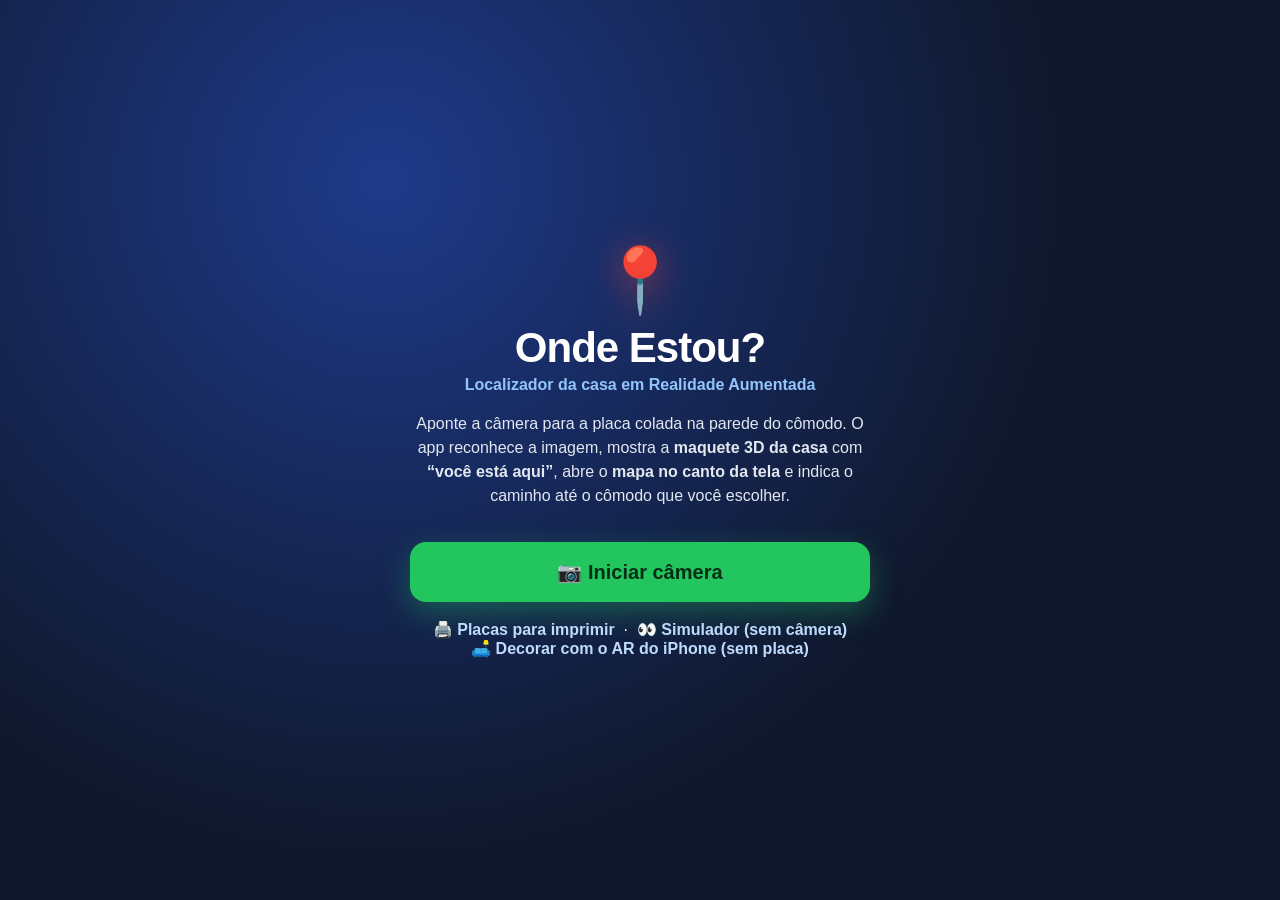
==== index.html @ 1546a2c2 "Onde Estou? Localizador da casa em Realidade Aumentada Protótipo de RA (WebAR) para a disciplina Rea" ====
<!DOCTYPE html>
<html lang="pt-BR">
<head>
<meta charset="utf-8">
<meta name="viewport" content="width=device-width, initial-scale=1, maximum-scale=1, user-scalable=no, viewport-fit=cover">
<meta name="apple-mobile-web-app-capable" content="yes">
<meta name="theme-color" content="#0f172a">
<title>Onde Estou? RA</title>
<link rel="stylesheet" href="css/estilo.css">
<link rel="manifest" href="manifest.webmanifest">
<link rel="apple-touch-icon" href="icones/icone-180.png">
<link rel="icon" href="icones/icone-192.png">
<meta name="apple-mobile-web-app-title" content="Onde Estou?">
<meta name="apple-mobile-web-app-status-bar-style" content="black-translucent">
<script src="lib/aframe.min.js"></script>
<script>
  // ?sim = modo simulador (sem câmera). Senão carrega o reconhecimento de imagem (MindAR).
  window.SIMULACAO = new URLSearchParams(location.search).has('sim');
  if (!window.SIMULACAO) document.write('<script src="lib/mindar-image-aframe.prod.js"><\/script>');
</script>
<script src="config.js"></script>
<script src="js/casa.js"></script>
<script src="js/maquete.js"></script>
<script src="js/minimapa3d.js"></script>
<script src="js/moveis.js"></script>
</head>
<body>

<!-- TELA INICIAL -->
<section id="capa">
  <div class="capa-conteudo">
    <div class="logo">📍</div>
    <h1>Onde Estou?</h1>
    <p class="sub">Localizador da casa em Realidade Aumentada</p>
    <p class="desc">Aponte a câmera para a placa colada na parede do cômodo. O app reconhece a imagem,
      mostra a <b>maquete 3D da casa</b> com <b>“você está aqui”</b>, abre o <b>mapa no canto da tela</b>
      e indica o caminho até o cômodo que você escolher.</p>
    <button id="btnIniciar" class="btn-grande">📷 Iniciar câmera</button>
    <p id="avisoHttps" class="aviso" hidden>⚠️ A câmera só funciona em endereço <b>https://</b>. Abra pelo link do GitHub Pages.</p>
    <div class="links">
      <a href="marcadores.html">🖨️ Placas para imprimir</a> &nbsp;·&nbsp; <a href="simulador.html" id="linkSim">👀 Simulador (sem câmera)</a><br>
      <a href="#" id="linkQL">🛋️ Decorar com o AR do iPhone (sem placa)</a>
    </div>
  </div>
</section>

<!-- CARREGANDO -->
<div id="carregando" hidden><div class="spinner"></div><p>Abrindo a câmera e carregando o reconhecimento de imagens…</p></div>

<!-- INTERFACE SOBRE A CÂMERA -->
<div id="hud" hidden>
  <div id="topo">
    <div id="status" class="procurando"><span class="pulso"></span><span id="statusTxt">Procurando uma placa… aponte para a imagem na parede</span></div>
    <button id="btnDecor" class="btn-icone" title="Decorar a parede">🛋️</button>
    <button id="btnVoz" class="btn-icone" title="Voz">🔇</button>
  </div>

  <div id="mapa" hidden>
    <div class="mapa-titulo"><span>MAPA · <span id="mapaComodo"></span></span><button id="btnModoMapa" class="mini-btn">2D</button></div>
    <canvas id="mapa3d"></canvas>
    <svg id="mapaSvg" xmlns="http://www.w3.org/2000/svg" hidden></svg>
  </div>

  <div id="aviso" hidden></div>

  <div id="painel" hidden>
    <div class="painel-cabeca">
      <div>
        <div id="pRotulo" class="rotulo">VOCÊ ESTÁ NA</div>
        <div id="pNome" class="nome"></div>
      </div>
      <div id="pPerdido" class="perdido" hidden>placa fora da câmera · última posição</div>
    </div>
    <div id="pInfo" class="info"></div>
    <div class="rotulo">IR PARA:</div>
    <div id="destinos" class="destinos"></div>
    <div id="pInstrucao" class="instrucao"></div>
  </div>

  <!-- MODO DECORAR: objetos 3D presos à parede da placa -->
  <div id="decor" hidden>
    <div class="decor-cabeca"><b id="decorTitulo">🛋️ Decorar</b><span id="decorConta" class="decor-conta"></span><button id="btnDecorFim" class="mini-btn ok">✔ Concluir</button></div>
    <div id="catalogo" class="destinos"></div>
    <div id="decorEdicao" class="decor-edicao" hidden>
      <button id="btnMenor">− menor</button><button id="btnMaior">+ maior</button><button id="btnVariar">🎨 trocar</button><button id="btnRemover">🗑️ remover</button>
    </div>
    <div id="decorDica" class="instrucao"></div>
    <div class="decor-rodape"><button id="btnLimpar" class="link">🧹 Limpar parede</button><button id="btnQL" class="link">📱 AR do iPhone (qualquer lugar)</button></div>
  </div>
</div>

<!-- AR NATIVO DO IPHONE (AR Quick Look): detecta chão e paredes sozinho, sem placa -->
<div id="ql" hidden>
  <div class="ql-caixa">
    <div class="decor-cabeca"><b>📱 Ver em tamanho real</b><button id="btnQLFechar" class="mini-btn">✕</button></div>
    <p class="ql-txt">Usa a <b>RA nativa do iPhone</b> (AR Quick Look): ela encontra o <b>chão</b> e as <b>paredes</b> sozinha, sem placa.
      Toque num objeto, aponte para o lugar e arraste com o dedo. Feche no ✕ para voltar.</p>
    <div id="qlLista" class="ql-lista"></div>
    <p id="qlAviso" class="aviso" hidden>Este recurso abre no <b>Safari do iPhone/iPad</b>. No PC, use o modo 🛋️ Decorar com a placa.</p>
  </div>
</div>
<button id="btnReativar" class="btn-grande" hidden>📷 Voltar para a câmera</button>

<a-scene id="cena"
  mindar-image="imageTargetSrc: ./targets.mind; autoStart: false; maxTrack: 1; uiLoading: no; uiScanning: no; uiError: yes; filterMinCF: 0.0001; filterBeta: 0.001; warmupTolerance: 2; missTolerance: 8"
  color-space="sRGB" renderer="colorManagement: true; antialias: true; physicallyCorrectLights: true"
  vr-mode-ui="enabled: false" xr-mode-ui="enabled: false" device-orientation-permission-ui="enabled: false" loading-screen="enabled: false">
  <a-camera position="0 0 0" look-controls="enabled: false"></a-camera>
  <a-entity mindar-image-target="targetIndex: 0" maquete-casa="comodo: sala" data-comodo="sala"></a-entity>
  <a-entity mindar-image-target="targetIndex: 1" maquete-casa="comodo: cozinha" data-comodo="cozinha"></a-entity>
  <a-entity mindar-image-target="targetIndex: 2" maquete-casa="comodo: quarto" data-comodo="quarto"></a-entity>
  <a-entity mindar-image-target="targetIndex: 3" maquete-casa="comodo: banheiro" data-comodo="banheiro"></a-entity>
</a-scene>

<script src="js/decor.js"></script>
<script src="js/app.js"></script>
<script>if (window.SIMULACAO) document.write('<script src="js/sim.js"><\/script>');</script>
</body>
</html>
---- css/estilo.css ----
:root {
  --fundo: #0f172a; --texto: #0f172a; --vidro: rgba(255, 255, 255, 0.94);
  --verde: #16a34a; --vermelho: #ef4444;
  font-family: -apple-system, BlinkMacSystemFont, "Segoe UI", Roboto, Arial, sans-serif;
}
* { box-sizing: border-box; -webkit-tap-highlight-color: transparent; }
/* O fundo fica só no html: o MindAR põe o vídeo da câmera com z-index -2,
   e um fundo no body seria pintado POR CIMA do vídeo (tela preta). */
html { background: #000; }
html, body { margin: 0; height: 100%; overflow: hidden; color: var(--texto); }
body { background: transparent; }
[hidden] { display: none !important; }

/* MindAR coloca o vídeo e o canvas no body; garantimos tela cheia */
body > video { object-fit: cover; }
.a-canvas { z-index: 1; }

/* ---------- tela inicial ---------- */
#capa {
  position: fixed; inset: 0; z-index: 50; display: flex; align-items: center; justify-content: center;
  background: radial-gradient(circle at 30% 20%, #1e3a8a 0%, #0f172a 60%); color: #fff; padding: 24px 16px;
  padding-top: max(24px, env(safe-area-inset-top));
}
.capa-conteudo { max-width: 460px; text-align: center; }
.logo { font-size: 64px; filter: drop-shadow(0 6px 18px rgba(239, 68, 68, .6)); }
#capa h1 { font-size: 42px; margin: 6px 0 0; letter-spacing: -1px; }
.sub { margin: 4px 0 18px; color: #93c5fd; font-weight: 600; }
.desc { line-height: 1.5; color: #e2e8f0; font-size: 16px; }
.btn-grande {
  margin-top: 18px; width: 100%; font-size: 20px; font-weight: 700; padding: 18px; border: 0; border-radius: 16px;
  background: #22c55e; color: #052e16; box-shadow: 0 10px 30px rgba(34, 197, 94, .35);
}
.btn-grande:active { transform: scale(.98); }
.aviso { background: #7f1d1d; padding: 10px; border-radius: 10px; font-size: 14px; }
.links { margin-top: 18px; }
.links a { color: #bfdbfe; font-weight: 600; text-decoration: none; }

/* ---------- carregando ---------- */
#carregando {
  position: fixed; inset: 0; z-index: 40; display: flex; flex-direction: column; align-items: center; justify-content: center;
  background: #0f172a; color: #fff; text-align: center; padding: 24px; line-height: 1.5;
}
.spinner { width: 54px; height: 54px; border: 6px solid #334155; border-top-color: #22c55e; border-radius: 50%; animation: gira 1s linear infinite; }
@keyframes gira { to { transform: rotate(360deg); } }

/* ---------- HUD ---------- */
#hud { position: fixed; inset: 0; z-index: 20; pointer-events: none; }
#hud button { pointer-events: auto; }
#topo {
  position: absolute; left: 12px; right: 12px; top: max(12px, env(safe-area-inset-top));
  display: flex; gap: 8px; align-items: center;
}
#status {
  flex: 1; display: flex; align-items: center; gap: 10px; padding: 10px 14px; border-radius: 14px;
  background: var(--vidro); font-weight: 700; font-size: 14px; box-shadow: 0 4px 16px rgba(0, 0, 0, .25);
}
.pulso { width: 12px; height: 12px; border-radius: 50%; flex: none; }
#status.procurando .pulso { background: #f59e0b; animation: piscar 1s infinite; }
#status.achou .pulso { background: var(--verde); }
#status.achou { background: #dcfce7; }
@keyframes piscar { 50% { opacity: .2; } }
.btn-icone { width: 46px; height: 46px; border-radius: 14px; border: 0; background: var(--vidro); font-size: 22px; box-shadow: 0 4px 16px rgba(0, 0, 0, .25); }

/* mapa no canto (como no exemplo do professor) */
#mapa {
  position: absolute; right: 12px; top: calc(max(12px, env(safe-area-inset-top)) + 58px);
  width: min(46vw, 200px); opacity: .97; background: var(--vidro); border-radius: 14px; padding: 8px;
  box-shadow: 0 4px 16px rgba(0, 0, 0, .3); border: 2px solid #0f172a;
}
.mapa-titulo { font-size: 11px; font-weight: 800; letter-spacing: .5px; margin: 0 2px 4px; display: flex; justify-content: space-between; align-items: center; }
.mini-btn { font: inherit; font-size: 10px; font-weight: 800; padding: 3px 8px; border-radius: 8px; border: 1.5px solid #0f172a; background: #fff; }
#mapa3d { width: 100%; aspect-ratio: 1 / 1; display: block; border-radius: 8px; background: linear-gradient(#bfdbfe, #e0f2fe); }
#mapaSvg { width: 100%; height: auto; display: block; font-family: inherit; }

/* painel inferior */
#painel {
  position: absolute; left: 12px; right: 12px; bottom: max(12px, env(safe-area-inset-bottom));
  background: var(--vidro); border-radius: 18px; padding: 14px 16px; box-shadow: 0 -4px 24px rgba(0, 0, 0, .3);
  max-width: 560px; margin: 0 auto;
}
.painel-cabeca { display: flex; justify-content: space-between; align-items: flex-start; gap: 8px; }
.rotulo { font-size: 11px; font-weight: 800; letter-spacing: .6px; color: #64748b; }
.nome { font-size: 28px; font-weight: 800; line-height: 1.1; }
.perdido { font-size: 11px; background: #fef3c7; color: #92400e; padding: 4px 8px; border-radius: 8px; font-weight: 700; text-align: right; }
.info { font-size: 14px; color: #334155; margin: 2px 0 10px; }
.destinos { display: flex; gap: 8px; flex-wrap: wrap; margin: 6px 0 10px; }
.chip {
  border: 2px solid var(--cor); background: #fff; color: var(--cor); font-weight: 800; font-size: 15px;
  padding: 9px 14px; border-radius: 999px;
}
.chip.ativo { background: var(--cor); color: #fff; }
.instrucao { font-size: 15px; line-height: 1.4; background: #dcfce7; border-left: 5px solid var(--verde); padding: 8px 10px; border-radius: 8px; }
.seta-txt { font-size: 18px; }

/* aviso de chegada */
#aviso {
  position: absolute; left: 50%; top: 38%; transform: translate(-50%, -50%);
  background: var(--cor, #16a34a); color: #fff; font-weight: 800; font-size: 22px; text-align: center;
  padding: 18px 24px; border-radius: 20px; box-shadow: 0 12px 40px rgba(0, 0, 0, .4); width: min(86vw, 380px);
}
#aviso small { display: block; font-size: 14px; font-weight: 600; opacity: .9; margin-top: 4px; }
#aviso.entra { animation: entra .45s cubic-bezier(.2, 1.4, .4, 1); }
@keyframes entra { from { transform: translate(-50%, -50%) scale(.5); opacity: 0; } }

/* emergência */
.chip-saida { --cor: #dc2626; }
#painel.emergencia { box-shadow: 0 0 0 3px #dc2626, 0 -4px 24px rgba(220, 38, 38, .5); }
#painel.emergencia .instrucao { background: #fee2e2; border-left-color: #dc2626; }

/* simulador dentro da moldura de iPhone: espaço para o "notch" */
body.simulacao #topo { top: 52px; }
body.simulacao #mapa { top: 110px; }
.a-enter-vr, .a-enter-ar, .a-orientation-modal { display: none !important; }

/* ---------- modo Decorar ---------- */
.a-canvas { touch-action: none; } /* arrastar objetos sem rolar a página */
#decor {
  position: absolute; left: 12px; right: 12px; bottom: max(12px, env(safe-area-inset-bottom));
  background: var(--vidro); border-radius: 18px; padding: 12px 14px; box-shadow: 0 -4px 24px rgba(0, 0, 0, .3);
  max-width: 560px; margin: 0 auto; pointer-events: auto;
}
.decor-cabeca { display: flex; align-items: center; gap: 8px; font-size: 17px; }
.decor-cabeca b { flex: none; }
.decor-conta { flex: 1; font-size: 12px; color: #64748b; font-weight: 700; }
.mini-btn.ok { background: #16a34a; color: #fff; border-color: #16a34a; font-size: 13px; padding: 6px 12px; }
#catalogo { margin: 8px -14px; padding: 0 14px 2px; flex-wrap: nowrap; overflow-x: auto; scrollbar-width: none; }
#catalogo::-webkit-scrollbar { display: none; }
#catalogo .chip { flex: none; font-size: 14px; padding: 7px 11px; }
.decor-edicao { display: flex; gap: 6px; margin-bottom: 8px; }
.decor-edicao button { flex: 1; font: inherit; font-size: 13px; font-weight: 800; padding: 8px 4px; border-radius: 10px; border: 2px solid #0f172a; background: #fff; }
#decorDica { background: #e0f2fe; border-left-color: #0284c7; font-size: 14px; }
.decor-rodape { display: flex; justify-content: space-between; margin-top: 6px; }
button.link { font: inherit; font-size: 13px; font-weight: 700; background: none; border: 0; color: #1d4ed8; padding: 4px 0; }
body.decorando #btnDecor { background: #16a34a; }

/* AR do iPhone (Quick Look) */
#ql { position: fixed; inset: 0; z-index: 60; background: rgba(15, 23, 42, .6); display: flex; align-items: flex-end; justify-content: center; padding: 12px; }
.ql-caixa { background: #fff; border-radius: 20px; padding: 14px 16px; width: 100%; max-width: 520px; margin-bottom: env(safe-area-inset-bottom); }
.ql-txt { font-size: 14px; line-height: 1.45; color: #334155; margin: 8px 0 10px; }
.ql-lista { display: grid; grid-template-columns: 1fr 1fr; gap: 10px; }
.ql-item { display: flex; flex-direction: column; text-decoration: none; color: #0f172a; border: 2px solid #e2e8f0; border-radius: 14px; overflow: hidden; }
.ql-item img { width: 100%; aspect-ratio: 1; object-fit: cover; display: block; background: #f1f5f9; }
.ql-item span { padding: 6px 8px; font-size: 14px; }
.ql-item small { display: block; color: #64748b; font-size: 12px; }
#btnReativar { position: fixed; left: 50%; top: 45%; transform: translate(-50%, -50%); width: min(80vw, 340px); z-index: 70; }
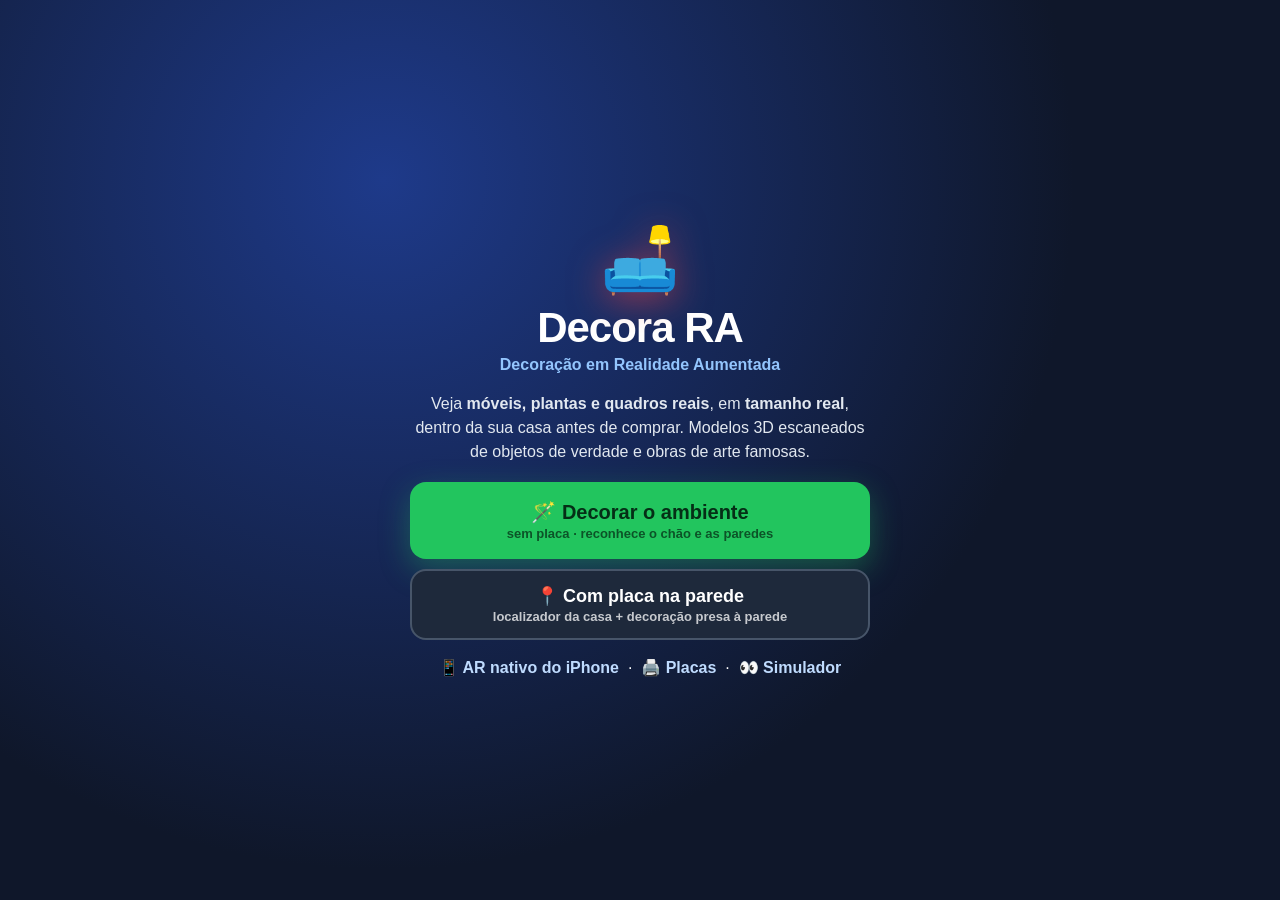
==== commit f7a6b15e: "Decora RA: decoração em RA sem placa, com móveis e quadros reais - Novo modo "Decorar o ambiente" (l" ====
--- a/index.html
+++ b/index.html
@@ -5,12 +5,12 @@
 <meta name="viewport" content="width=device-width, initial-scale=1, maximum-scale=1, user-scalable=no, viewport-fit=cover">
 <meta name="apple-mobile-web-app-capable" content="yes">
 <meta name="theme-color" content="#0f172a">
-<title>Onde Estou? RA</title>
+<title>Decora RA</title>
 <link rel="stylesheet" href="css/estilo.css">
 <link rel="manifest" href="manifest.webmanifest">
 <link rel="apple-touch-icon" href="icones/icone-180.png">
 <link rel="icon" href="icones/icone-192.png">
-<meta name="apple-mobile-web-app-title" content="Onde Estou?">
+<meta name="apple-mobile-web-app-title" content="Decora RA">
 <meta name="apple-mobile-web-app-status-bar-style" content="black-translucent">
 <script src="lib/aframe.min.js"></script>
 <script>
@@ -29,17 +29,16 @@
 <!-- TELA INICIAL -->
 <section id="capa">
   <div class="capa-conteudo">
-    <div class="logo">📍</div>
-    <h1>Onde Estou?</h1>
-    <p class="sub">Localizador da casa em Realidade Aumentada</p>
-    <p class="desc">Aponte a câmera para a placa colada na parede do cômodo. O app reconhece a imagem,
-      mostra a <b>maquete 3D da casa</b> com <b>“você está aqui”</b>, abre o <b>mapa no canto da tela</b>
-      e indica o caminho até o cômodo que você escolher.</p>
-    <button id="btnIniciar" class="btn-grande">📷 Iniciar câmera</button>
+    <div class="logo">🛋️</div>
+    <h1>Decora RA</h1>
+    <p class="sub">Decoração em Realidade Aumentada</p>
+    <p class="desc">Veja <b>móveis, plantas e quadros reais</b>, em <b>tamanho real</b>, dentro da sua casa antes de comprar.
+      Modelos 3D escaneados de objetos de verdade e obras de arte famosas.</p>
+    <a href="livre.html" class="btn-grande btn-link">🪄 Decorar o ambiente<small>sem placa · reconhece o chão e as paredes</small></a>
+    <button id="btnIniciar" class="btn-grande btn-sec">📍 Com placa na parede<small>localizador da casa + decoração presa à parede</small></button>
     <p id="avisoHttps" class="aviso" hidden>⚠️ A câmera só funciona em endereço <b>https://</b>. Abra pelo link do GitHub Pages.</p>
     <div class="links">
-      <a href="marcadores.html">🖨️ Placas para imprimir</a> &nbsp;·&nbsp; <a href="simulador.html" id="linkSim">👀 Simulador (sem câmera)</a><br>
-      <a href="#" id="linkQL">🛋️ Decorar com o AR do iPhone (sem placa)</a>
+      <a href="#" id="linkQL">📱 AR nativo do iPhone</a> &nbsp;·&nbsp; <a href="marcadores.html">🖨️ Placas</a> &nbsp;·&nbsp; <a href="simulador.html" id="linkSim">👀 Simulador</a>
     </div>
   </div>
 </section>
@@ -80,12 +79,12 @@
   <!-- MODO DECORAR: objetos 3D presos à parede da placa -->
   <div id="decor" hidden>
     <div class="decor-cabeca"><b id="decorTitulo">🛋️ Decorar</b><span id="decorConta" class="decor-conta"></span><button id="btnDecorFim" class="mini-btn ok">✔ Concluir</button></div>
-    <div id="catalogo" class="destinos"></div>
+    <div id="catalogo"></div>
     <div id="decorEdicao" class="decor-edicao" hidden>
-      <button id="btnMenor">− menor</button><button id="btnMaior">+ maior</button><button id="btnVariar">🎨 trocar</button><button id="btnRemover">🗑️ remover</button>
+      <button id="btnGirar">↻ girar</button><button id="btnMenor">−</button><button id="btnMaior">+</button><button id="btnVariar">🎨 arte</button><button id="btnRemover">🗑️</button>
     </div>
     <div id="decorDica" class="instrucao"></div>
-    <div class="decor-rodape"><button id="btnLimpar" class="link">🧹 Limpar parede</button><button id="btnQL" class="link">📱 AR do iPhone (qualquer lugar)</button></div>
+    <div class="decor-rodape"><button id="btnLimpar" class="link">🧹 Limpar</button><button id="btnMarcar" class="link">📌 Marcar</button><button id="btnQL" class="link">📱 AR do iPhone</button></div>
   </div>
 </div>
 
--- a/css/estilo.css
+++ b/css/estilo.css
@@ -143,3 +143,22 @@
 .ql-item span { padding: 6px 8px; font-size: 14px; }
 .ql-item small { display: block; color: #64748b; font-size: 12px; }
 #btnReativar { position: fixed; left: 50%; top: 45%; transform: translate(-50%, -50%); width: min(80vw, 340px); z-index: 70; }
+
+/* ---------- catálogo visual (fotos dos itens) ---------- */
+.catalogo-visual { margin: 8px -14px 8px; }
+.cat-abas, .cat-grade { display: flex; gap: 6px; overflow-x: auto; padding: 0 14px; scrollbar-width: none; }
+.cat-abas::-webkit-scrollbar, .cat-grade::-webkit-scrollbar { display: none; }
+.cat-abas button { flex: none; font: inherit; font-size: 13px; font-weight: 800; padding: 6px 12px; border-radius: 999px; border: 0; background: #e2e8f0; color: #334155; }
+.cat-abas button.ativo { background: #0f172a; color: #fff; }
+.cat-grade { margin-top: 8px; padding-bottom: 2px; }
+.cat-item { flex: none; width: 86px; padding: 0; border: 2px solid transparent; border-radius: 14px; background: #fff; overflow: hidden; font: inherit; text-align: center; box-shadow: 0 1px 4px rgba(0, 0, 0, .12); }
+.cat-item img { width: 100%; aspect-ratio: 1; object-fit: cover; display: block; background: #f1ede6; }
+.cat-item span { display: block; font-size: 11px; font-weight: 700; padding: 4px 3px 5px; line-height: 1.15; color: #0f172a; }
+.cat-item.ativo { border-color: #16a34a; box-shadow: 0 0 0 3px rgba(22, 163, 74, .3); }
+.ql-lista { max-height: 52vh; overflow-y: auto; }
+
+/* capa do Decora RA */
+.btn-grande small { display: block; font-size: 13px; font-weight: 600; opacity: .75; margin-top: 2px; }
+a.btn-grande.btn-link { display: block; text-decoration: none; text-align: center; box-sizing: border-box; }
+.btn-grande.btn-sec { background: #1e293b; color: #fff; box-shadow: none; border: 2px solid #475569; margin-top: 10px; font-size: 18px; padding: 14px; }
+button.link.ativo { color: #16a34a; text-decoration: underline; }
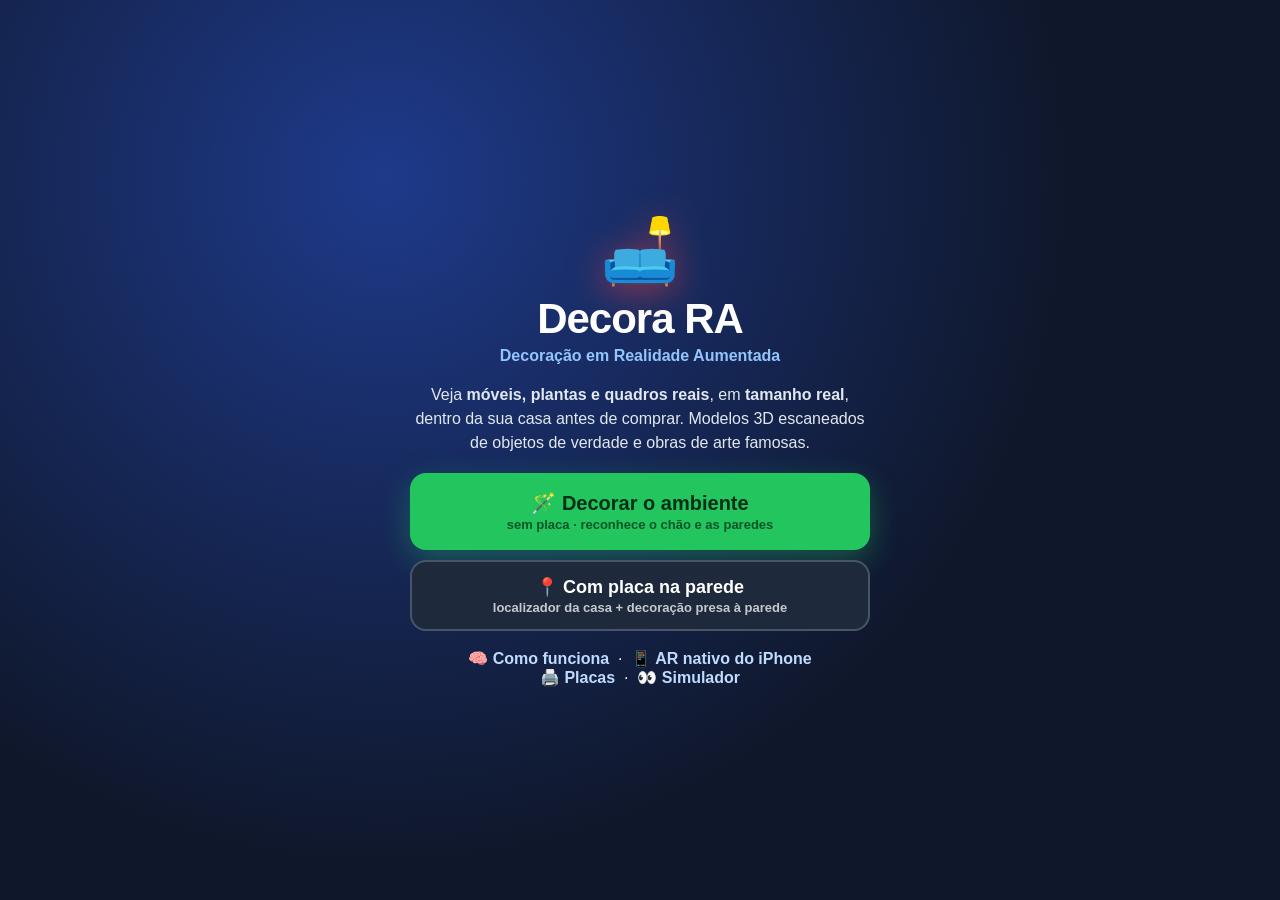
==== commit c1b61b34: "Modo rápido (giroscópio), foto para compartilhar e página "Como funciona" - Modo rápido: se o SLAM n" ====
--- a/index.html
+++ b/index.html
@@ -38,7 +38,8 @@
     <button id="btnIniciar" class="btn-grande btn-sec">📍 Com placa na parede<small>localizador da casa + decoração presa à parede</small></button>
     <p id="avisoHttps" class="aviso" hidden>⚠️ A câmera só funciona em endereço <b>https://</b>. Abra pelo link do GitHub Pages.</p>
     <div class="links">
-      <a href="#" id="linkQL">📱 AR nativo do iPhone</a> &nbsp;·&nbsp; <a href="marcadores.html">🖨️ Placas</a> &nbsp;·&nbsp; <a href="simulador.html" id="linkSim">👀 Simulador</a>
+      <a href="explicacao.html">🧠 Como funciona</a> &nbsp;·&nbsp; <a href="#" id="linkQL">📱 AR nativo do iPhone</a><br>
+      <a href="marcadores.html">🖨️ Placas</a> &nbsp;·&nbsp; <a href="simulador.html" id="linkSim">👀 Simulador</a>
     </div>
   </div>
 </section>
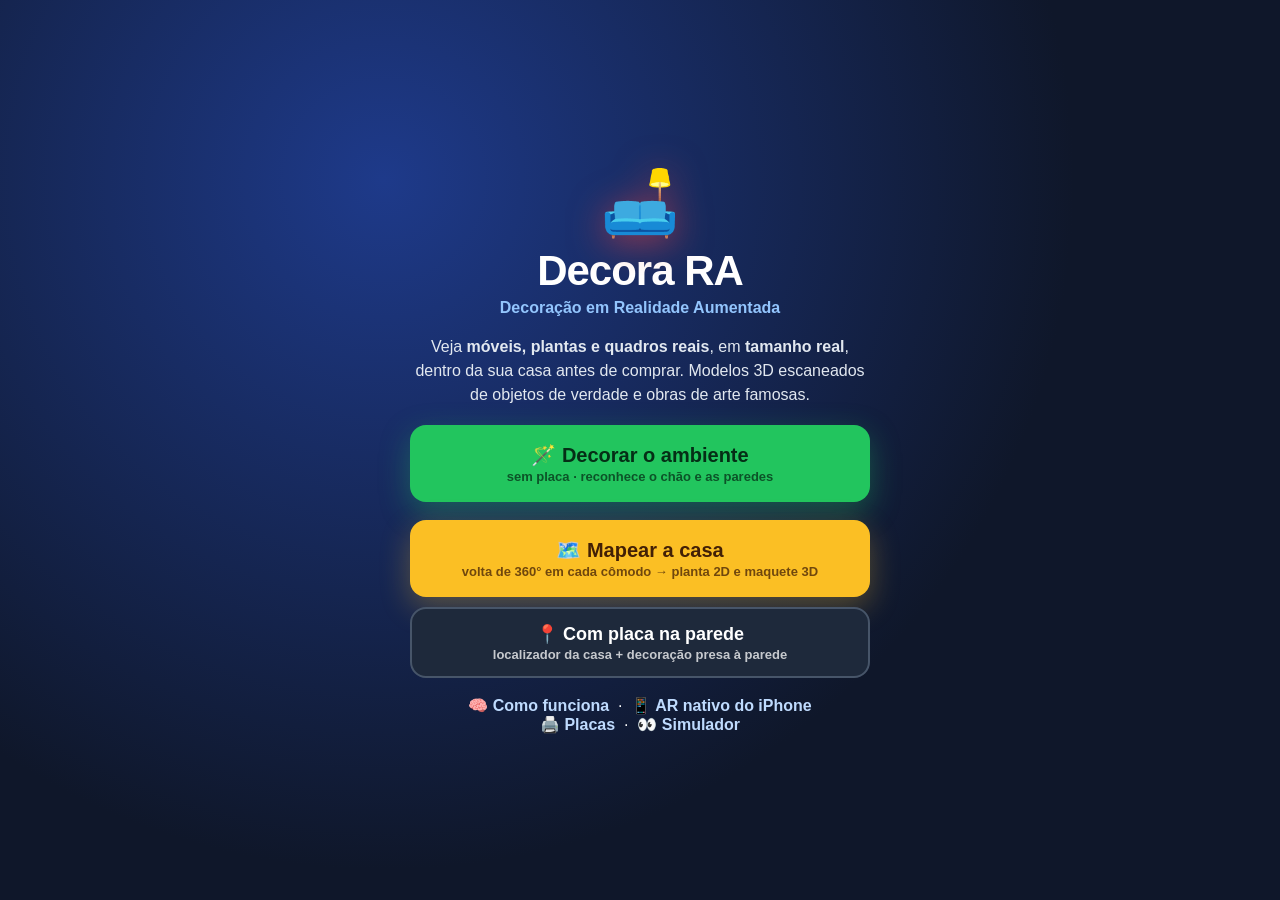
==== commit 49252a39: "Mapear a casa: planta ao vivo com volta de 360°, emenda dos cômodos pela porta e maquete 3D Mede pel" ====
--- a/index.html
+++ b/index.html
@@ -35,6 +35,7 @@
     <p class="desc">Veja <b>móveis, plantas e quadros reais</b>, em <b>tamanho real</b>, dentro da sua casa antes de comprar.
       Modelos 3D escaneados de objetos de verdade e obras de arte famosas.</p>
     <a href="livre.html" class="btn-grande btn-link">🪄 Decorar o ambiente<small>sem placa · reconhece o chão e as paredes</small></a>
+    <a href="mapear.html" class="btn-grande btn-link" style="background:#fbbf24;color:#422006;box-shadow:0 10px 30px rgba(251,191,36,.3)">🗺️ Mapear a casa<small>volta de 360° em cada cômodo → planta 2D e maquete 3D</small></a>
     <button id="btnIniciar" class="btn-grande btn-sec">📍 Com placa na parede<small>localizador da casa + decoração presa à parede</small></button>
     <p id="avisoHttps" class="aviso" hidden>⚠️ A câmera só funciona em endereço <b>https://</b>. Abra pelo link do GitHub Pages.</p>
     <div class="links">
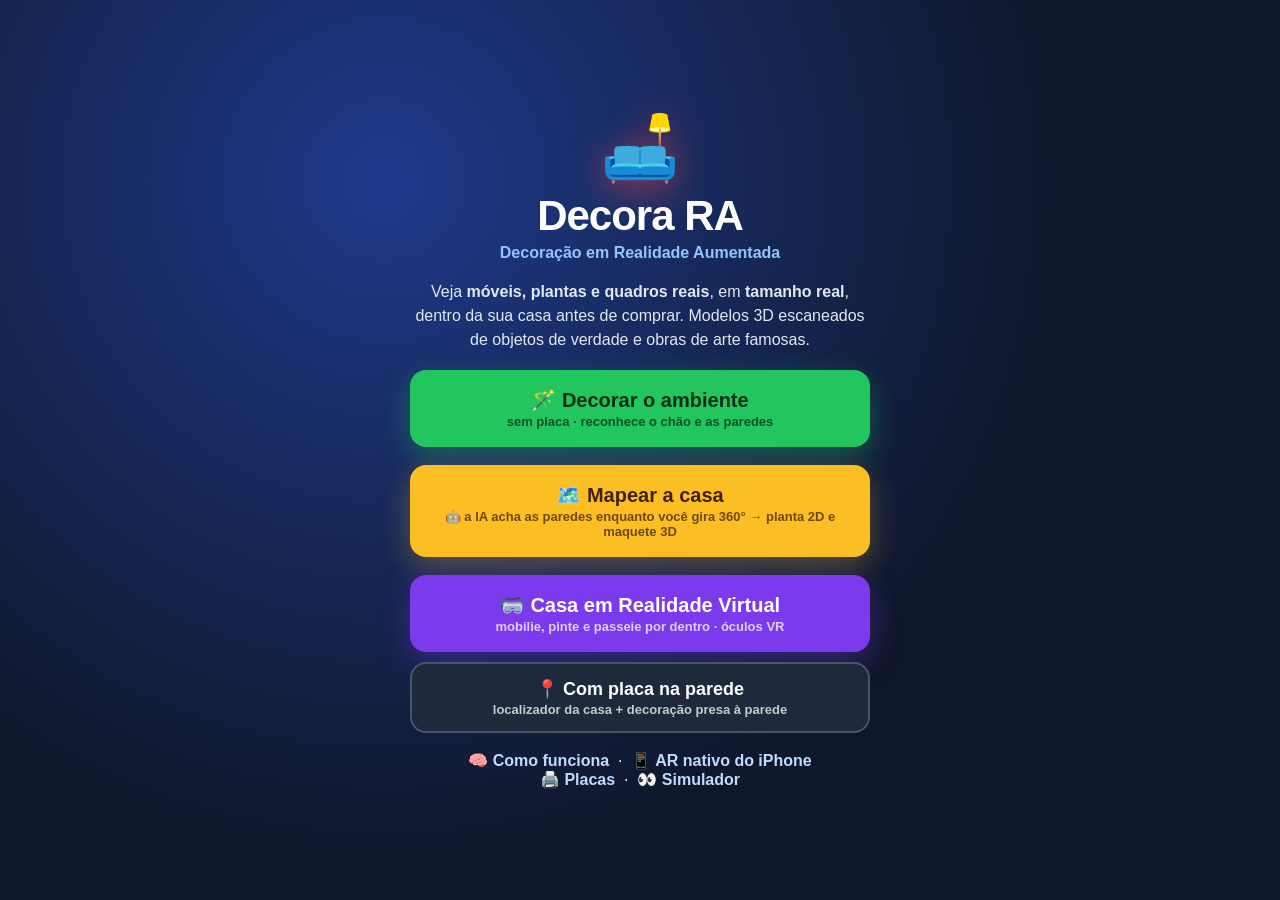
==== commit 7460fb4c: "IA que acha as paredes sozinha (SegFormer no celular) e casa em Realidade Virtual para mobiliar e pa" ====
--- a/index.html
+++ b/index.html
@@ -35,7 +35,8 @@
     <p class="desc">Veja <b>móveis, plantas e quadros reais</b>, em <b>tamanho real</b>, dentro da sua casa antes de comprar.
       Modelos 3D escaneados de objetos de verdade e obras de arte famosas.</p>
     <a href="livre.html" class="btn-grande btn-link">🪄 Decorar o ambiente<small>sem placa · reconhece o chão e as paredes</small></a>
-    <a href="mapear.html" class="btn-grande btn-link" style="background:#fbbf24;color:#422006;box-shadow:0 10px 30px rgba(251,191,36,.3)">🗺️ Mapear a casa<small>volta de 360° em cada cômodo → planta 2D e maquete 3D</small></a>
+    <a href="mapear.html" class="btn-grande btn-link" style="background:#fbbf24;color:#422006;box-shadow:0 10px 30px rgba(251,191,36,.3)">🗺️ Mapear a casa<small>🤖 a IA acha as paredes enquanto você gira 360° → planta 2D e maquete 3D</small></a>
+    <a href="vr.html" class="btn-grande btn-link" style="background:#7c3aed;color:#fff;box-shadow:0 10px 30px rgba(124,58,237,.35)">🥽 Casa em Realidade Virtual<small>mobilie, pinte e passeie por dentro · óculos VR</small></a>
     <button id="btnIniciar" class="btn-grande btn-sec">📍 Com placa na parede<small>localizador da casa + decoração presa à parede</small></button>
     <p id="avisoHttps" class="aviso" hidden>⚠️ A câmera só funciona em endereço <b>https://</b>. Abra pelo link do GitHub Pages.</p>
     <div class="links">
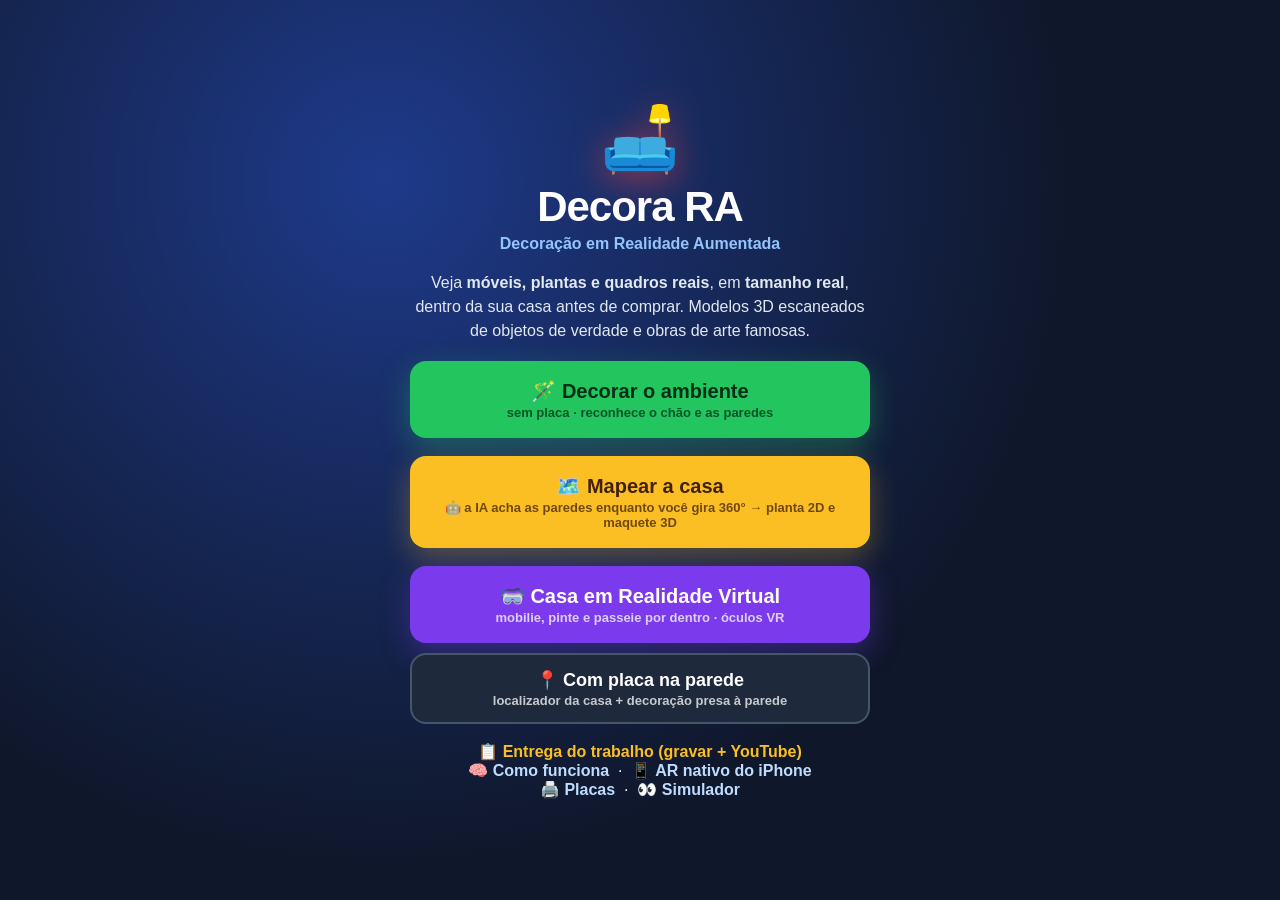
==== commit 4adb14a4: "Narrador de acontecimentos (legendas + voz opcional), página de entrega com checklist da faculdade, " ====
--- a/index.html
+++ b/index.html
@@ -22,6 +22,7 @@
 <script src="js/casa.js"></script>
 <script src="js/maquete.js"></script>
 <script src="js/minimapa3d.js"></script>
+<script src="js/moveis_proc.js"></script>
 <script src="js/moveis.js"></script>
 </head>
 <body>
@@ -40,6 +41,7 @@
     <button id="btnIniciar" class="btn-grande btn-sec">📍 Com placa na parede<small>localizador da casa + decoração presa à parede</small></button>
     <p id="avisoHttps" class="aviso" hidden>⚠️ A câmera só funciona em endereço <b>https://</b>. Abra pelo link do GitHub Pages.</p>
     <div class="links">
+      <a href="entrega.html" style="font-weight:800;color:#fbbf24">📋 Entrega do trabalho (gravar + YouTube)</a><br>
       <a href="explicacao.html">🧠 Como funciona</a> &nbsp;·&nbsp; <a href="#" id="linkQL">📱 AR nativo do iPhone</a><br>
       <a href="marcadores.html">🖨️ Placas</a> &nbsp;·&nbsp; <a href="simulador.html" id="linkSim">👀 Simulador</a>
     </div>
